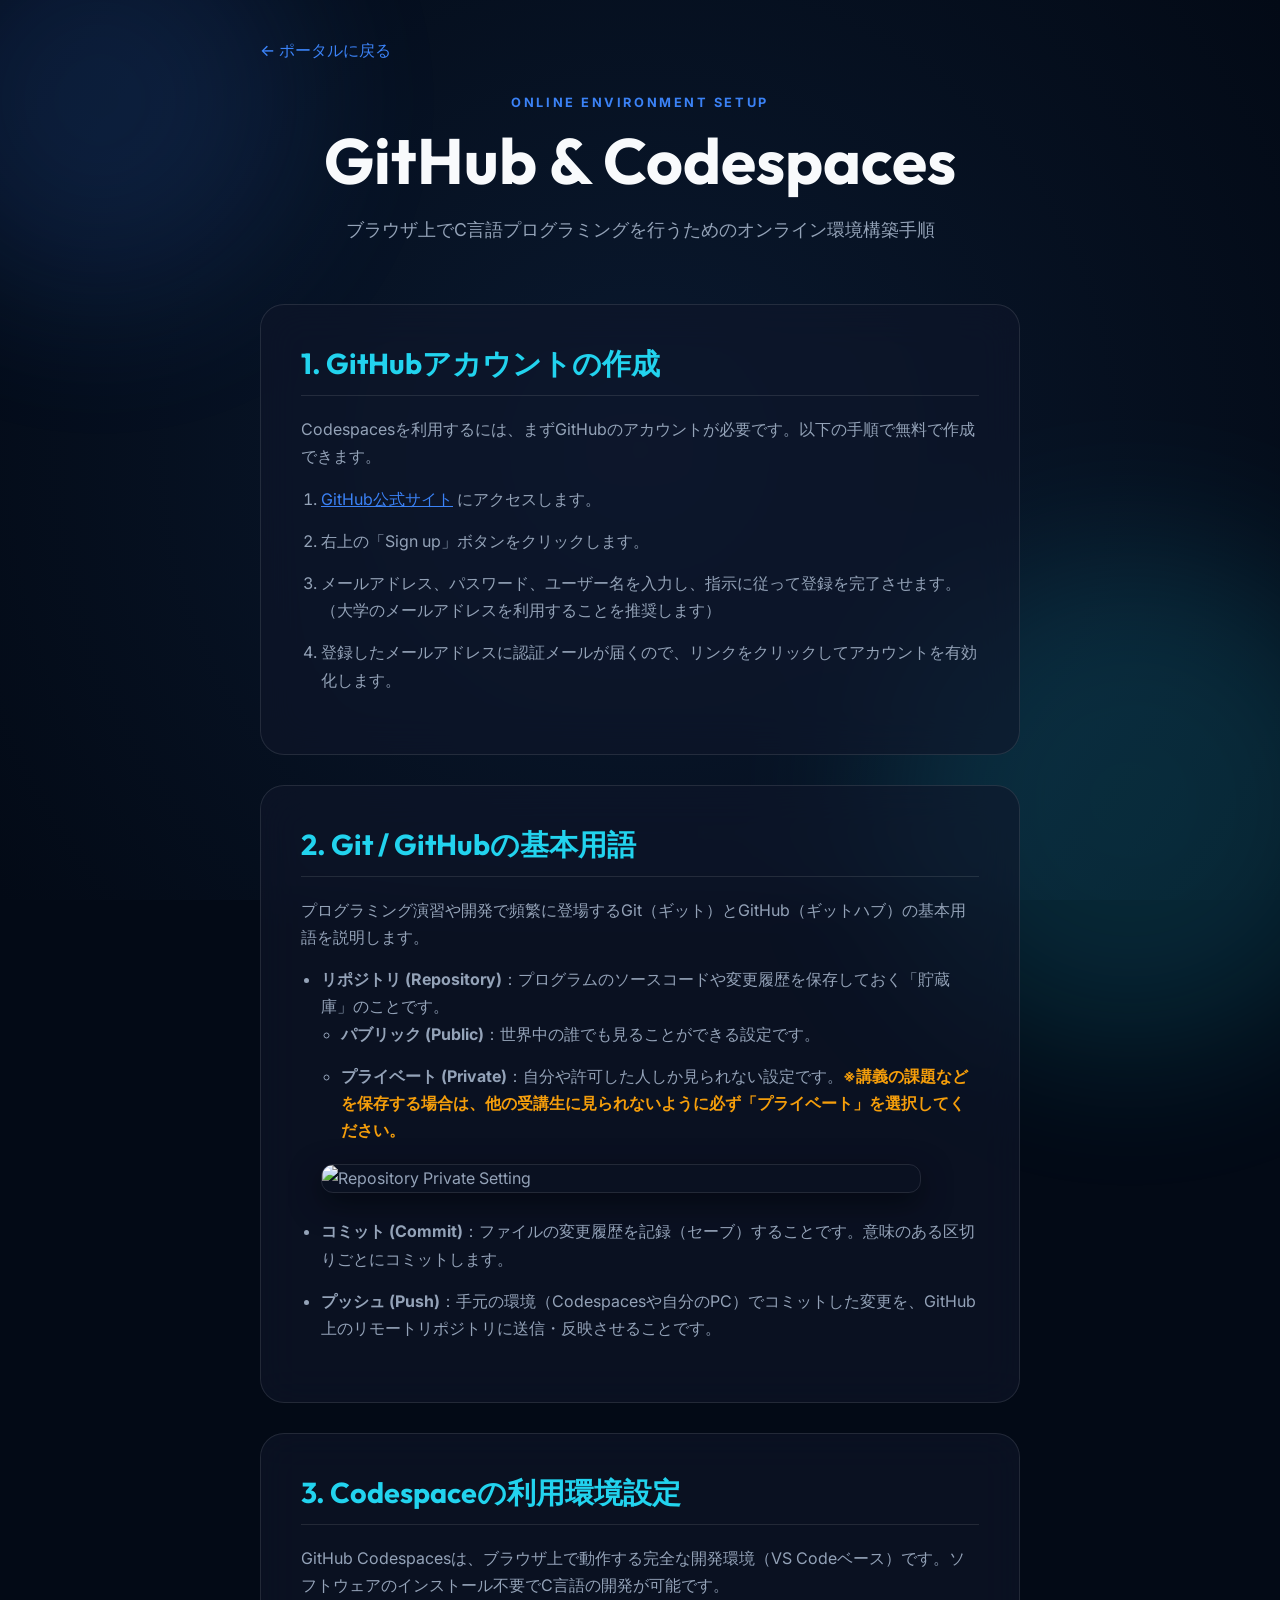
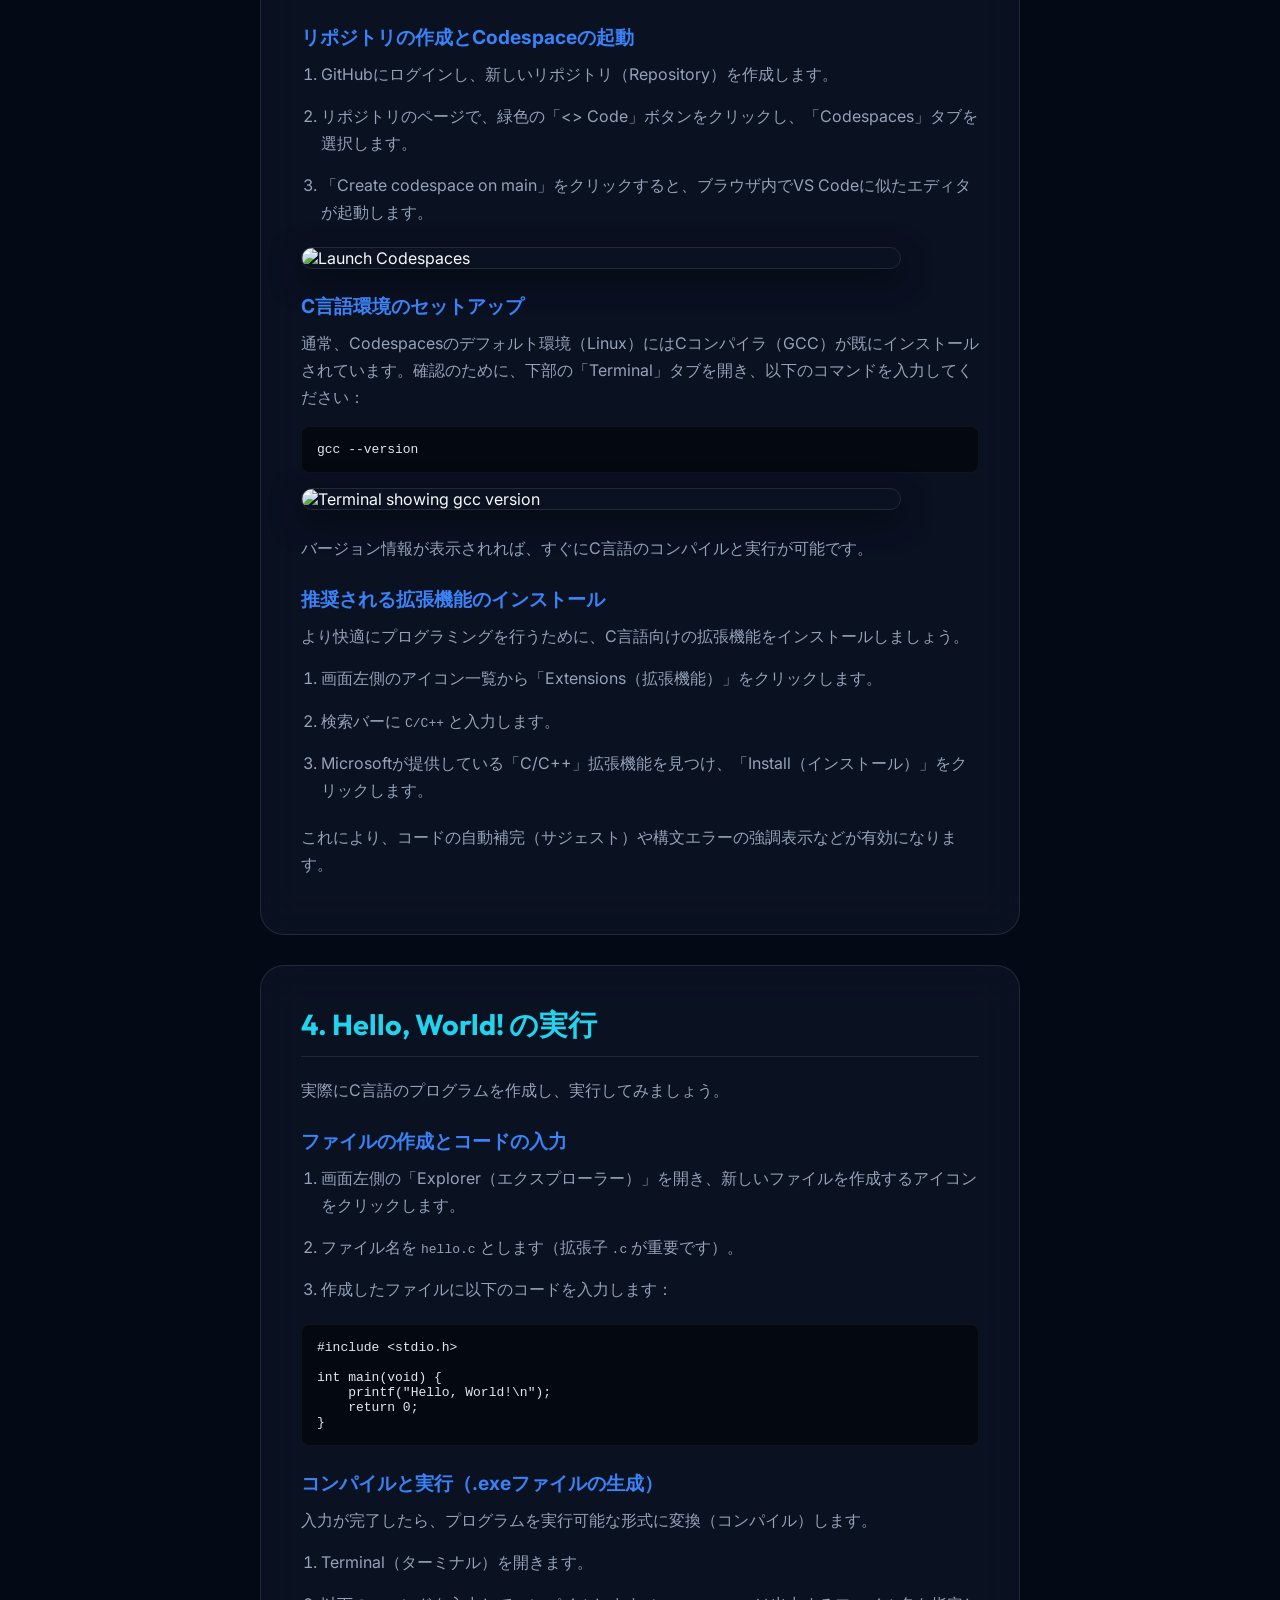
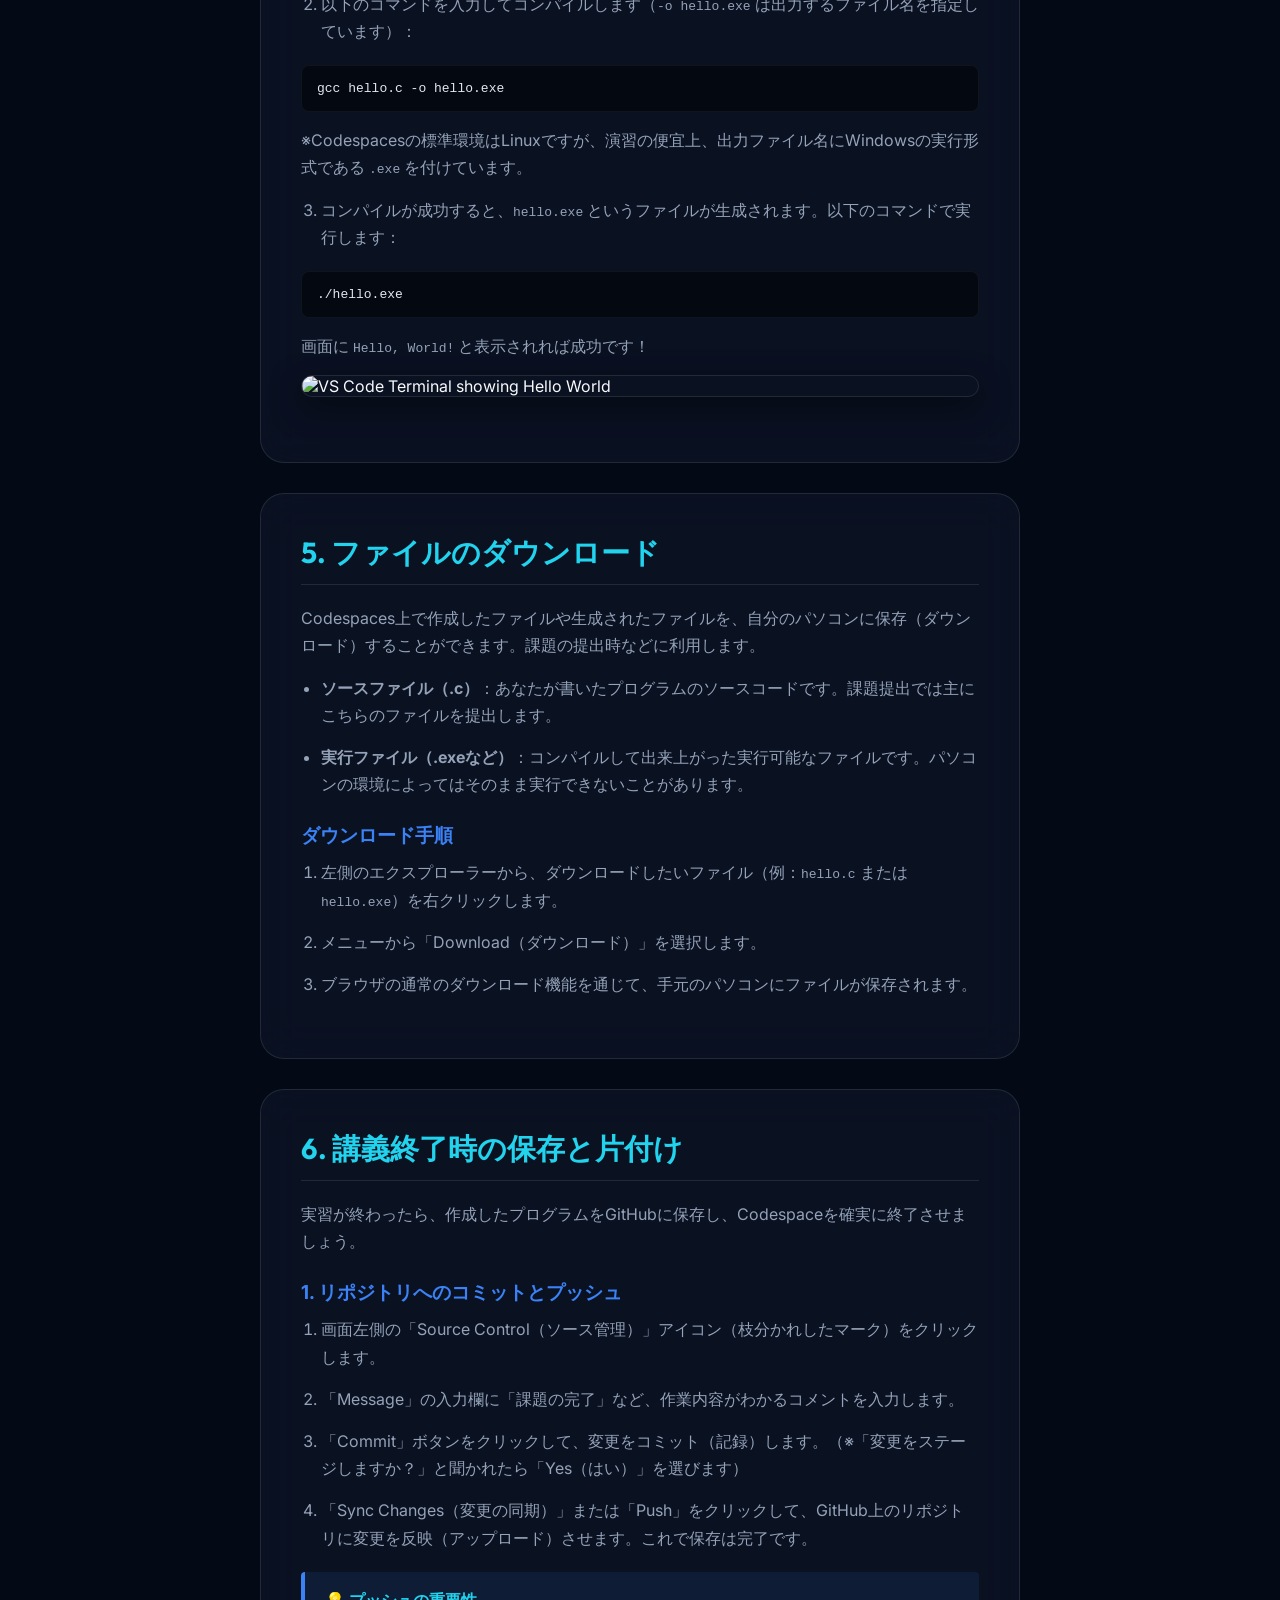
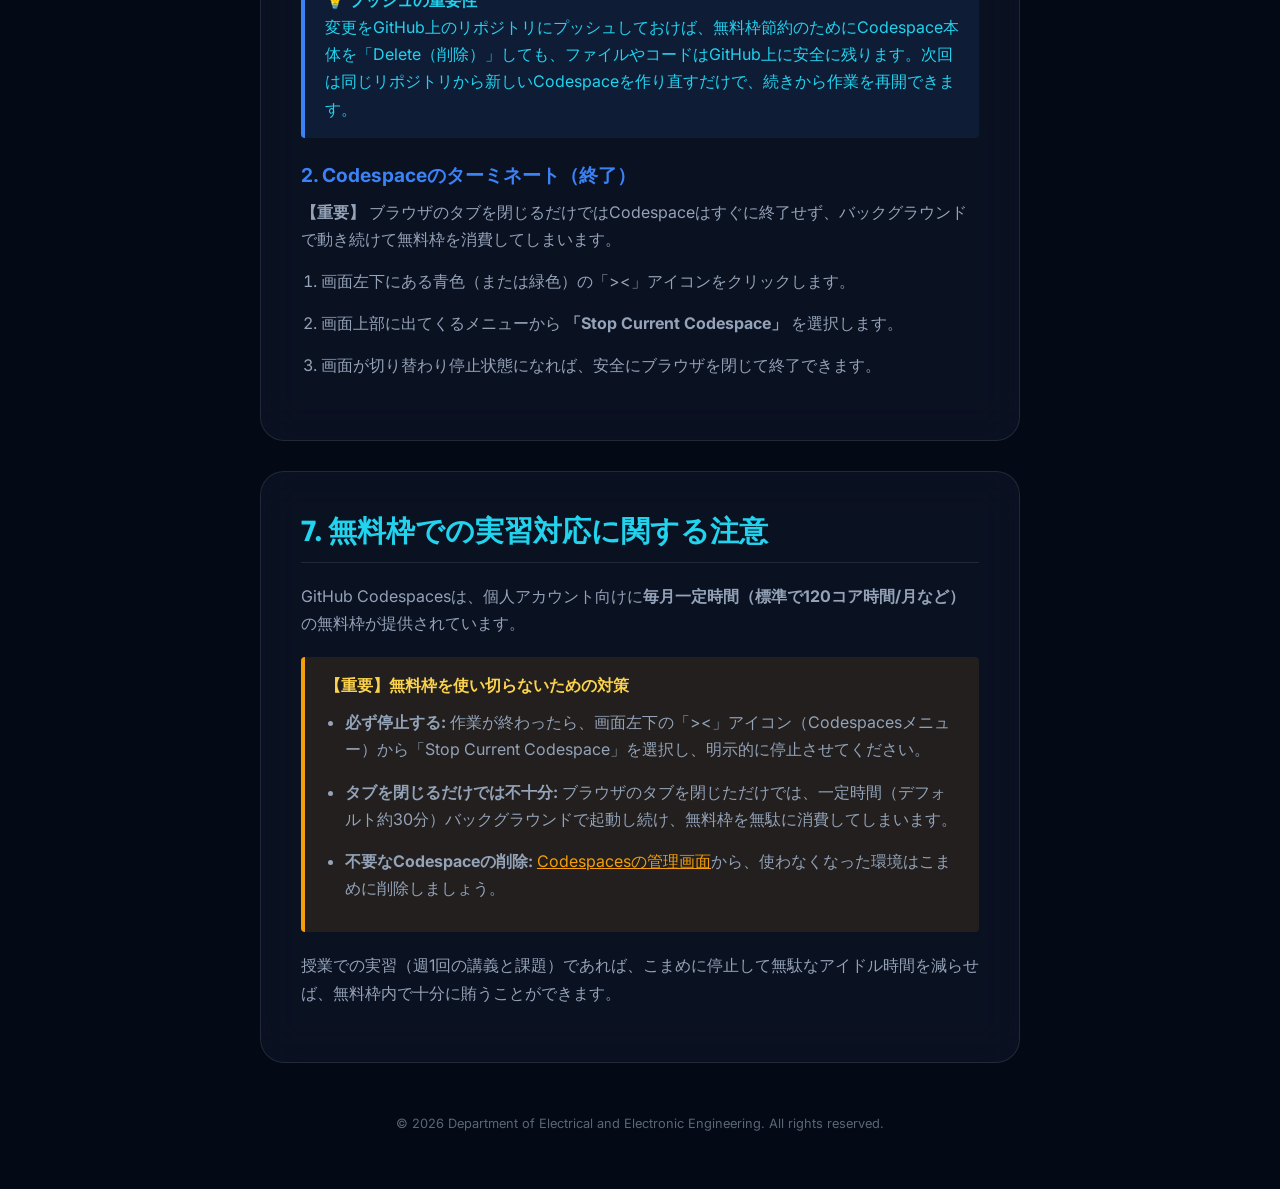
==== codespace/index.html @ a3cf430b "feat(portal): add GitHub & Codespaces setup guide to codespace module - Add comprehensive index.html" ====
<!DOCTYPE html>
<html lang="ja">
<head>
    <meta charset="UTF-8">
    <meta name="viewport" content="width=device-width, initial-scale=1.0">
    <title>GitHub & Codespaces Setup</title>
    <link rel="stylesheet" href="../styles.css">
    <link rel="preconnect" href="https://fonts.googleapis.com">
    <link rel="preconnect" href="https://fonts.gstatic.com" crossorigin>
    <link href="https://fonts.googleapis.com/css2?family=Inter:wght@300;500;700&family=Outfit:wght@400;700&display=swap" rel="stylesheet">
    <style>
        .content-shell {
            max-width: 800px;
            margin: 0 auto;
            text-align: left;
            padding: 40px 20px;
        }
        .content-card {
            background: var(--card-bg);
            border: 1px solid var(--card-border);
            border-radius: 24px;
            padding: 40px;
            backdrop-filter: blur(20px);
            margin-bottom: 30px;
        }
        h2 {
            color: var(--accent-cyan);
            margin-bottom: 20px;
            font-family: 'Outfit', sans-serif;
            font-size: 1.8rem;
            border-bottom: 1px solid rgba(255,255,255,0.1);
            padding-bottom: 10px;
        }
        h3 {
            color: var(--accent-blue);
            margin-top: 25px;
            margin-bottom: 10px;
            font-size: 1.2rem;
        }
        p, li {
            color: var(--text-muted);
            line-height: 1.7;
            margin-bottom: 15px;
        }
        ul, ol {
            margin-left: 20px;
            margin-bottom: 20px;
        }
        .warning-box {
            background: rgba(245, 158, 11, 0.1);
            border-left: 4px solid var(--accent-gold);
            padding: 15px 20px;
            border-radius: 4px;
            margin: 20px 0;
        }
        .warning-box p {
            margin: 0;
            color: #fcd34d;
        }
        .back-link {
            display: inline-block;
            margin-bottom: 30px;
            color: var(--accent-blue);
            text-decoration: none;
            font-weight: 500;
            transition: color 0.3s;
        }
        .back-link:hover {
            color: var(--accent-cyan);
        }
        .code-snippet {
            background: rgba(0,0,0,0.5);
            padding: 15px;
            border-radius: 8px;
            font-family: monospace;
            color: #e2e8f0;
            margin-bottom: 15px;
            border: 1px solid rgba(255,255,255,0.05);
            white-space: pre-wrap;
        }
        .img-mockup {
            max-width: 100%;
            height: auto;
            border-radius: 12px;
            margin: 15px 0 25px 0;
            border: 1px solid rgba(255, 255, 255, 0.1);
            box-shadow: 0 10px 30px rgba(0, 0, 0, 0.5);
            display: block;
        }
    </style>
</head>
<body>
    <div class="background-container">
        <div class="glow-orb orb-1"></div>
        <div class="glow-orb orb-2"></div>
    </div>

    <main class="content-shell">
        <a href="../index.html" class="back-link">&larr; ポータルに戻る</a>
        
        <section class="hero-section" style="text-align: center;">
            <p class="eyebrow">ONLINE ENVIRONMENT SETUP</p>
            <h1 class="main-title">GitHub & Codespaces</h1>
            <p class="hero-desc">ブラウザ上でC言語プログラミングを行うためのオンライン環境構築手順</p>
        </section>

        <div class="content-card">
            <h2>1. GitHubアカウントの作成</h2>
            <p>Codespacesを利用するには、まずGitHubのアカウントが必要です。以下の手順で無料で作成できます。</p>
            <ol>
                <li><a href="https://github.com/" target="_blank" style="color: var(--accent-blue);">GitHub公式サイト</a> にアクセスします。</li>
                <li>右上の「Sign up」ボタンをクリックします。</li>
                <li>メールアドレス、パスワード、ユーザー名を入力し、指示に従って登録を完了させます。（大学のメールアドレスを利用することを推奨します）</li>
                <li>登録したメールアドレスに認証メールが届くので、リンクをクリックしてアカウントを有効化します。</li>
            </ol>
        </div>

        <div class="content-card">
            <h2>2. Git / GitHubの基本用語</h2>
            <p>プログラミング演習や開発で頻繁に登場するGit（ギット）とGitHub（ギットハブ）の基本用語を説明します。</p>
            <ul>
                <li><strong>リポジトリ (Repository)</strong>：プログラムのソースコードや変更履歴を保存しておく「貯蔵庫」のことです。
                    <ul>
                        <li><strong>パブリック (Public)</strong>：世界中の誰でも見ることができる設定です。</li>
                        <li><strong>プライベート (Private)</strong>：自分や許可した人しか見られない設定です。<span style="color: var(--accent-gold); font-weight: bold;">※講義の課題などを保存する場合は、他の受講生に見られないように必ず「プライベート」を選択してください。</span></li>
                    </ul>
                    <img src="file:///Users/tanaka/.gemini/antigravity-ide/brain/6326c14a-9b81-46d4-97a5-6801de4e68de/repo_private_setting_1780708355047.png" alt="Repository Private Setting" class="img-mockup" style="max-width: 600px;">
                </li>
                <li><strong>コミット (Commit)</strong>：ファイルの変更履歴を記録（セーブ）することです。意味のある区切りごとにコミットします。</li>
                <li><strong>プッシュ (Push)</strong>：手元の環境（Codespacesや自分のPC）でコミットした変更を、GitHub上のリモートリポジトリに送信・反映させることです。</li>
            </ul>
        </div>

        <div class="content-card">
            <h2>3. Codespaceの利用環境設定</h2>
            <p>GitHub Codespacesは、ブラウザ上で動作する完全な開発環境（VS Codeベース）です。ソフトウェアのインストール不要でC言語の開発が可能です。</p>
            <h3>リポジトリの作成とCodespaceの起動</h3>
            <ol>
                <li>GitHubにログインし、新しいリポジトリ（Repository）を作成します。</li>
                <li>リポジトリのページで、緑色の「<> Code」ボタンをクリックし、「Codespaces」タブを選択します。</li>
                <li>「Create codespace on main」をクリックすると、ブラウザ内でVS Codeに似たエディタが起動します。</li>
            </ol>
            <img src="file:///Users/tanaka/.gemini/antigravity-ide/brain/6326c14a-9b81-46d4-97a5-6801de4e68de/launch_codespace_1780708366928.png" alt="Launch Codespaces" class="img-mockup" style="max-width: 600px;">
            
            <h3>C言語環境のセットアップ</h3>
            <p>通常、Codespacesのデフォルト環境（Linux）にはCコンパイラ（GCC）が既にインストールされています。確認のために、下部の「Terminal」タブを開き、以下のコマンドを入力してください：</p>
            <div class="code-snippet">gcc --version</div>
            <img src="file:///Users/tanaka/.gemini/antigravity-ide/brain/6326c14a-9b81-46d4-97a5-6801de4e68de/gcc_version_terminal_1780709574379.png" alt="Terminal showing gcc version" class="img-mockup" style="max-width: 600px;">
            <p>バージョン情報が表示されれば、すぐにC言語のコンパイルと実行が可能です。</p>
            
            <h3>推奨される拡張機能のインストール</h3>
            <p>より快適にプログラミングを行うために、C言語向けの拡張機能をインストールしましょう。</p>
            <ol>
                <li>画面左側のアイコン一覧から「Extensions（拡張機能）」をクリックします。</li>
                <li>検索バーに <code>C/C++</code> と入力します。</li>
                <li>Microsoftが提供している「C/C++」拡張機能を見つけ、「Install（インストール）」をクリックします。</li>
            </ol>
            <p>これにより、コードの自動補完（サジェスト）や構文エラーの強調表示などが有効になります。</p>
        </div>

        <div class="content-card">
            <h2>4. Hello, World! の実行</h2>
            <p>実際にC言語のプログラムを作成し、実行してみましょう。</p>
            
            <h3>ファイルの作成とコードの入力</h3>
            <ol>
                <li>画面左側の「Explorer（エクスプローラー）」を開き、新しいファイルを作成するアイコンをクリックします。</li>
                <li>ファイル名を <code>hello.c</code> とします（拡張子 <code>.c</code> が重要です）。</li>
                <li>作成したファイルに以下のコードを入力します：</li>
            </ol>
<div class="code-snippet">#include &lt;stdio.h&gt;

int main(void) {
    printf("Hello, World!\n");
    return 0;
}</div>
            
            <h3>コンパイルと実行（.exeファイルの生成）</h3>
            <p>入力が完了したら、プログラムを実行可能な形式に変換（コンパイル）します。</p>
            <ol>
                <li>Terminal（ターミナル）を開きます。</li>
                <li>以下のコマンドを入力してコンパイルします（<code>-o hello.exe</code> は出力するファイル名を指定しています）：</li>
            </ol>
            <div class="code-snippet">gcc hello.c -o hello.exe</div>
            <p>※Codespacesの標準環境はLinuxですが、演習の便宜上、出力ファイル名にWindowsの実行形式である <code>.exe</code> を付けています。</p>
            <ol start="3">
                <li>コンパイルが成功すると、<code>hello.exe</code> というファイルが生成されます。以下のコマンドで実行します：</li>
            </ol>
            <div class="code-snippet">./hello.exe</div>
            <p>画面に <code>Hello, World!</code> と表示されれば成功です！</p>
            <img src="file:///Users/tanaka/.gemini/antigravity-ide/brain/6326c14a-9b81-46d4-97a5-6801de4e68de/vscode_terminal_1780708379238.png" alt="VS Code Terminal showing Hello World" class="img-mockup">
        </div>

        <div class="content-card">
            <h2>5. ファイルのダウンロード</h2>
            <p>Codespaces上で作成したファイルや生成されたファイルを、自分のパソコンに保存（ダウンロード）することができます。課題の提出時などに利用します。</p>
            <ul>
                <li><strong>ソースファイル（.c）</strong>：あなたが書いたプログラムのソースコードです。課題提出では主にこちらのファイルを提出します。</li>
                <li><strong>実行ファイル（.exeなど）</strong>：コンパイルして出来上がった実行可能なファイルです。パソコンの環境によってはそのまま実行できないことがあります。</li>
            </ul>
            <h3>ダウンロード手順</h3>
            <ol>
                <li>左側のエクスプローラーから、ダウンロードしたいファイル（例：<code>hello.c</code> または <code>hello.exe</code>）を右クリックします。</li>
                <li>メニューから「Download（ダウンロード）」を選択します。</li>
                <li>ブラウザの通常のダウンロード機能を通じて、手元のパソコンにファイルが保存されます。</li>
            </ol>
        </div>

        <div class="content-card">
            <h2>6. 講義終了時の保存と片付け</h2>
            <p>実習が終わったら、作成したプログラムをGitHubに保存し、Codespaceを確実に終了させましょう。</p>
            
            <h3>1. リポジトリへのコミットとプッシュ</h3>
            <ol>
                <li>画面左側の「Source Control（ソース管理）」アイコン（枝分かれしたマーク）をクリックします。</li>
                <li>「Message」の入力欄に「課題の完了」など、作業内容がわかるコメントを入力します。</li>
                <li>「Commit」ボタンをクリックして、変更をコミット（記録）します。（※「変更をステージしますか？」と聞かれたら「Yes（はい）」を選びます）</li>
                <li>「Sync Changes（変更の同期）」または「Push」をクリックして、GitHub上のリポジトリに変更を反映（アップロード）させます。これで保存は完了です。</li>
            </ol>
            <div class="warning-box" style="background: rgba(59, 130, 246, 0.1); border-left-color: var(--accent-blue);">
                <p style="color: var(--accent-cyan);"><strong>💡 プッシュの重要性</strong><br>
                変更をGitHub上のリポジトリにプッシュしておけば、無料枠節約のためにCodespace本体を「Delete（削除）」しても、ファイルやコードはGitHub上に安全に残ります。次回は同じリポジトリから新しいCodespaceを作り直すだけで、続きから作業を再開できます。</p>
            </div>
            
            <h3>2. Codespaceのターミネート（終了）</h3>
            <p><strong>【重要】</strong> ブラウザのタブを閉じるだけではCodespaceはすぐに終了せず、バックグラウンドで動き続けて無料枠を消費してしまいます。</p>
            <ol>
                <li>画面左下にある青色（または緑色）の「&gt;&lt;」アイコンをクリックします。</li>
                <li>画面上部に出てくるメニューから <strong>「Stop Current Codespace」</strong> を選択します。</li>
                <li>画面が切り替わり停止状態になれば、安全にブラウザを閉じて終了できます。</li>
            </ol>
        </div>

        <div class="content-card">
            <h2>7. 無料枠での実習対応に関する注意</h2>
            <p>GitHub Codespacesは、個人アカウント向けに<strong>毎月一定時間（標準で120コア時間/月など）</strong>の無料枠が提供されています。</p>
            <div class="warning-box">
                <p><strong>【重要】無料枠を使い切らないための対策</strong></p>
                <ul style="margin-top: 10px; margin-bottom: 0;">
                    <li><strong>必ず停止する:</strong> 作業が終わったら、画面左下の「&gt;&lt;」アイコン（Codespacesメニュー）から「Stop Current Codespace」を選択し、明示的に停止させてください。</li>
                    <li><strong>タブを閉じるだけでは不十分:</strong> ブラウザのタブを閉じただけでは、一定時間（デフォルト約30分）バックグラウンドで起動し続け、無料枠を無駄に消費してしまいます。</li>
                    <li><strong>不要なCodespaceの削除:</strong> <a href="https://github.com/codespaces" target="_blank" style="color: var(--accent-gold);">Codespacesの管理画面</a>から、使わなくなった環境はこまめに削除しましょう。</li>
                </ul>
            </div>
            <p>授業での実習（週1回の講義と課題）であれば、こまめに停止して無駄なアイドル時間を減らせば、無料枠内で十分に賄うことができます。</p>
        </div>
        
        <footer class="portal-footer" style="text-align: center; margin-top: 50px;">
            <p>&copy; 2026 Department of Electrical and Electronic Engineering. All rights reserved.</p>
        </footer>
    </main>
</body>
</html>
---- styles.css ----
:root {
    --bg-deep: #030a16;
    --bg-dark: #051121;
    --accent-blue: #3b82f6;
    --accent-cyan: #22d3ee;
    --accent-gold: #f59e0b;
    --text-primary: #f8fafc;
    --text-muted: #94a3b8;
    --card-bg: rgba(15, 23, 42, 0.6);
    --card-border: rgba(255, 255, 255, 0.1);
}

* {
    margin: 0;
    padding: 0;
    box-sizing: border-box;
}

body {
    font-family: 'Inter', sans-serif;
    background-color: var(--bg-deep);
    color: var(--text-primary);
    min-height: 100vh;
    overflow-x: hidden;
    display: flex;
    align-items: center;
    justify-content: center;
}

/* Background Effects */
.background-container {
    position: fixed;
    top: 0;
    left: 0;
    width: 100%;
    height: 100%;
    z-index: -1;
    background: radial-gradient(circle at 50% 50%, #0a192f 0%, #030a16 100%);
}

.glow-orb {
    position: absolute;
    border-radius: 50%;
    filter: blur(80px);
    opacity: 0.15;
    pointer-events: none;
}

.orb-1 {
    width: 400px;
    height: 400px;
    background: var(--accent-blue);
    top: -100px;
    left: -100px;
    animation: float 20s infinite alternate;
}

.orb-2 {
    width: 500px;
    height: 500px;
    background: var(--accent-cyan);
    bottom: -150px;
    right: -100px;
    animation: float 25s infinite alternate-reverse;
}

@keyframes float {
    from { transform: translate(0, 0); }
    to { transform: translate(50px, 100px); }
}

/* Shell Layout */
.portal-shell {
    width: 100%;
    max-width: 1100px;
    padding: 40px 20px;
    text-align: center;
}

.hero-section {
    margin-bottom: 60px;
}

.eyebrow {
    color: var(--accent-blue);
    font-weight: 700;
    letter-spacing: 0.2em;
    font-size: 0.8rem;
    margin-bottom: 12px;
}

.main-title {
    font-family: 'Outfit', sans-serif;
    font-size: clamp(2.5rem, 6vw, 4rem);
    line-height: 1.1;
    margin-bottom: 20px;
}

.sub-title {
    display: block;
    font-weight: 300;
    background: linear-gradient(90deg, var(--accent-blue), var(--accent-cyan));
    -webkit-background-clip: text;
    -webkit-text-fill-color: transparent;
}

.hero-desc {
    color: var(--text-muted);
    font-size: 1.1rem;
    max-width: 600px;
    margin: 0 auto;
    line-height: 1.6;
}

/* Entry Grid */
.entry-grid {
    display: grid;
    grid-template-columns: 1fr 1fr;
    gap: 30px;
    margin-bottom: 60px;
}

.portal-card {
    text-decoration: none;
    color: inherit;
    background: var(--card-bg);
    border: 1px solid var(--card-border);
    border-radius: 24px;
    padding: 40px;
    backdrop-filter: blur(20px);
    transition: all 0.4s cubic-bezier(0.23, 1, 0.32, 1);
    text-align: left;
    display: flex;
    flex-direction: column;
    gap: 20px;
    position: relative;
    overflow: hidden;
}

.portal-card::before {
    content: "";
    position: absolute;
    top: 0;
    left: 0;
    width: 100%;
    height: 100%;
    background: linear-gradient(135deg, rgba(255,255,255,0.05) 0%, transparent 100%);
    pointer-events: none;
}

.portal-card:hover {
    transform: translateY(-10px);
    background: rgba(15, 23, 42, 0.8);
    border-color: rgba(59, 130, 246, 0.4);
    box-shadow: 0 30px 60px rgba(0, 4, 12, 0.5);
}

.card-icon {
    width: 64px;
    height: 64px;
    background: rgba(59, 130, 246, 0.1);
    border-radius: 16px;
    display: flex;
    align-items: center;
    justify-content: center;
    color: var(--accent-blue);
    transition: transform 0.3s ease;
}

.portal-card:hover .card-icon {
    transform: scale(1.1) rotate(5deg);
    background: var(--accent-blue);
    color: white;
}

.card-content h2 {
    font-family: 'Outfit', sans-serif;
    font-size: 1.8rem;
    margin-bottom: 12px;
}

.card-content p {
    color: var(--text-muted);
    line-height: 1.6;
    font-size: 0.95rem;
    margin-bottom: 24px;
}

.action-label {
    display: inline-block;
    font-weight: 700;
    color: var(--accent-blue);
    font-size: 0.9rem;
    transition: gap 0.3s ease;
}

.portal-card:hover .action-label {
    color: var(--accent-cyan);
    text-decoration: underline;
}

/* Footer */
.portal-footer {
    color: var(--text-muted);
    font-size: 0.8rem;
    opacity: 0.6;
}

/* Specific Card Accents */
.lecture-card:hover {
    border-color: rgba(34, 211, 238, 0.4);
}

.game-card:hover {
    border-color: rgba(245, 158, 11, 0.4);
}
.game-card:hover .card-icon {
    background: var(--accent-gold);
    color: white;
}
.game-card:hover .action-label {
    color: var(--accent-gold);
}

.secret-card:hover {
    border-color: rgba(245, 158, 11, 0.6);
    box-shadow: 0 30px 60px rgba(245, 158, 11, 0.15);
}
.secret-card .card-icon {
    background: rgba(245, 158, 11, 0.1);
    color: var(--accent-gold);
}
.secret-card:hover .card-icon {
    background: var(--accent-gold);
    color: white;
}
.secret-card:hover .action-label {
    color: var(--accent-gold);
}

.review-card:hover {
    border-color: rgba(139, 92, 246, 0.4);
    box-shadow: 0 30px 60px rgba(139, 92, 246, 0.15);
}
.review-card .card-icon {
    background: rgba(139, 92, 246, 0.1);
    color: #a78bfa;
}
.review-card:hover .card-icon {
    background: #8b5cf6;
    color: white;
}
.review-card:hover .action-label {
    color: #a78bfa;
}

.emulator-card:hover {
    border-color: rgba(31, 107, 82, 0.4);
    box-shadow: 0 30px 60px rgba(31, 107, 82, 0.15);
}
.emulator-card .card-icon {
    background: rgba(31, 107, 82, 0.1);
    color: #1f6b52;
}
.emulator-card:hover .card-icon {
    background: #1f6b52;
    color: white;
}
.emulator-card:hover .action-label {
    color: #34d399;
}

/* Responsive Adjustments */
@media (max-width: 768px) {
    .entry-grid {
        grid-template-columns: 1fr;
    }
    .portal-card {
        padding: 30px;
    }
}
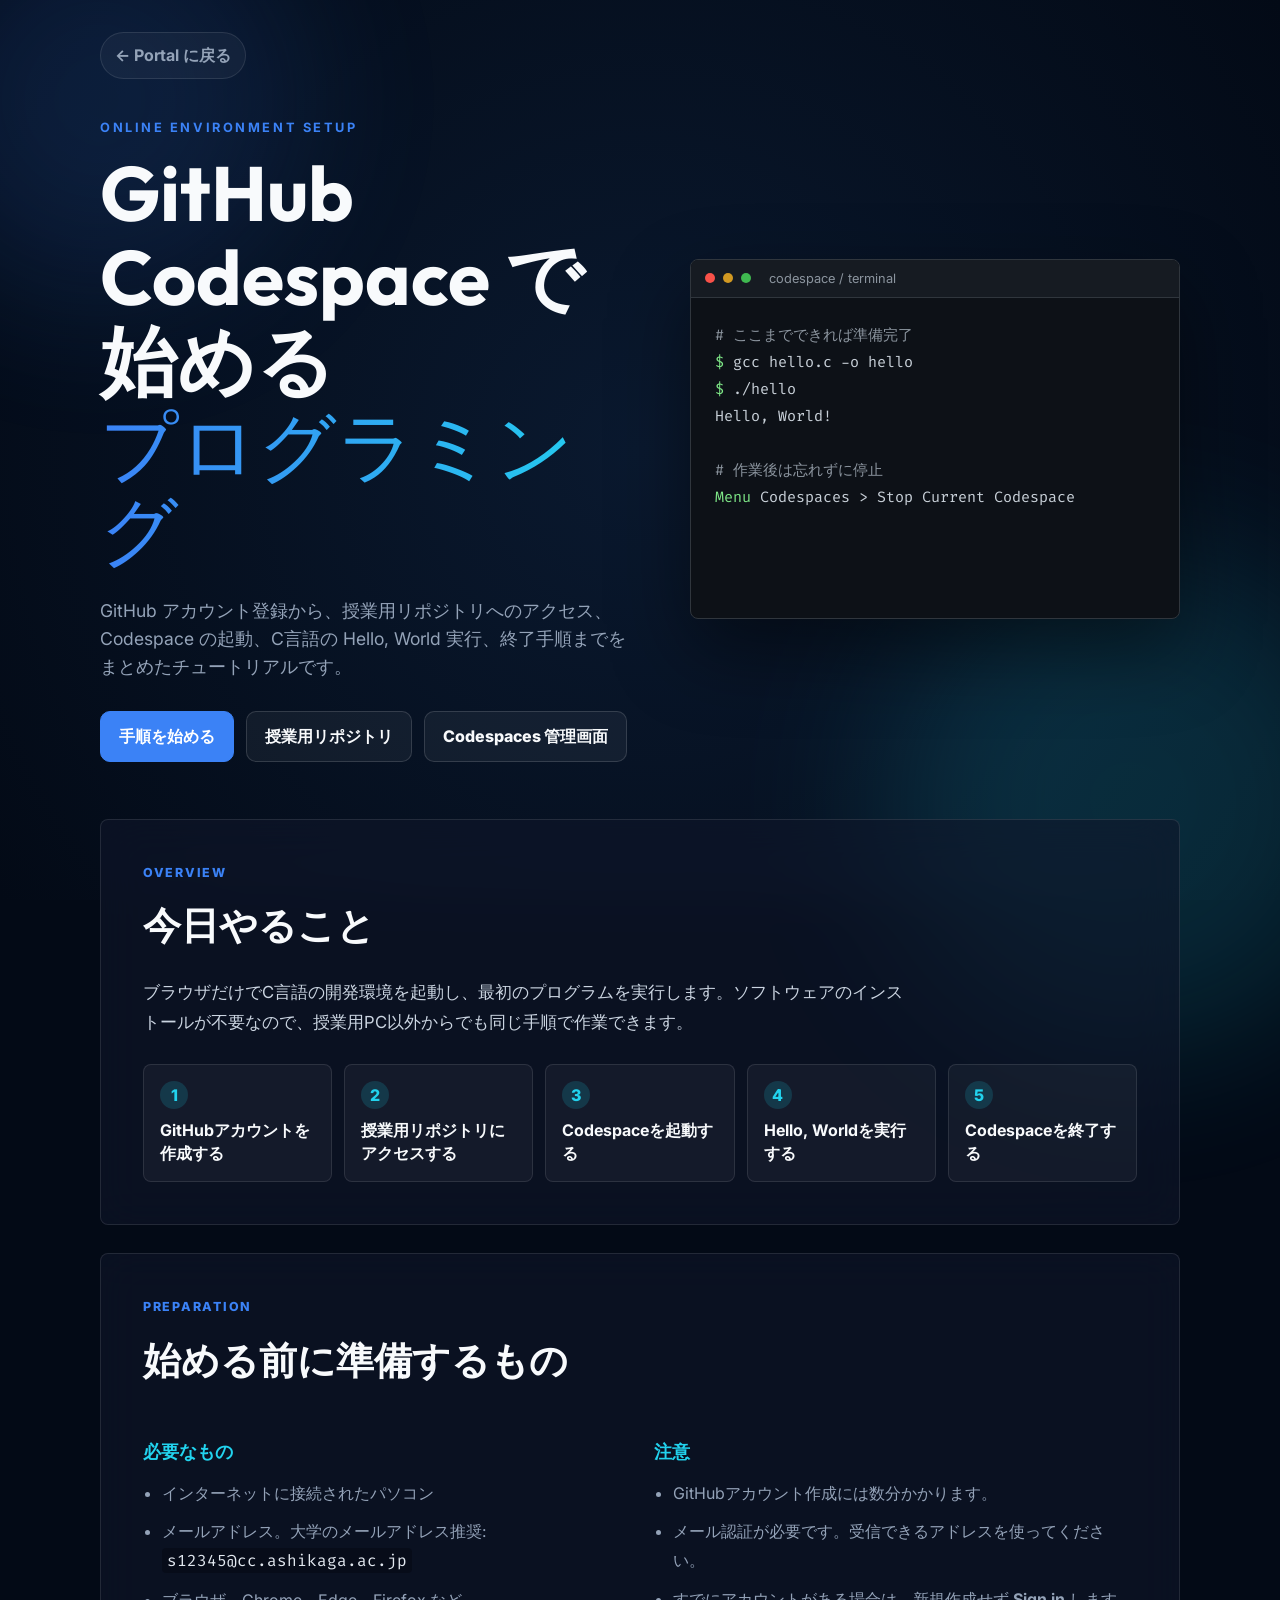
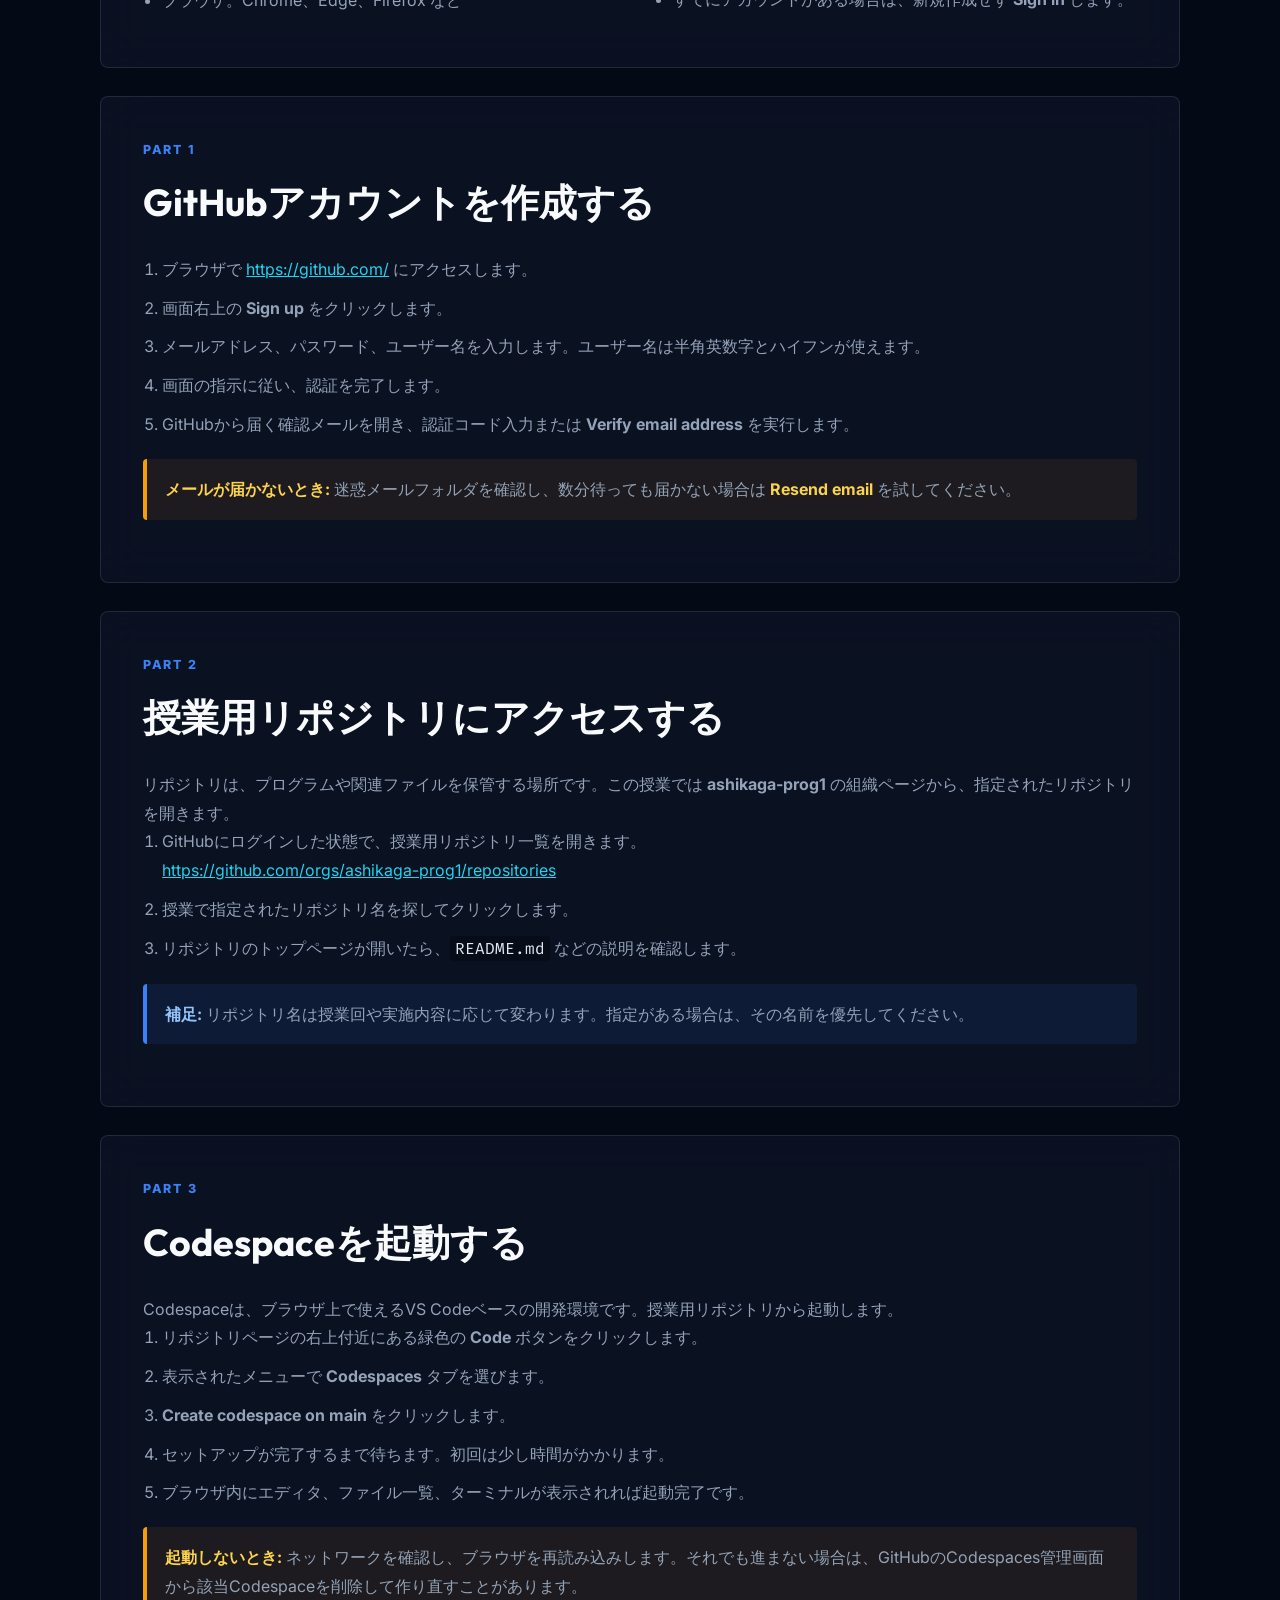
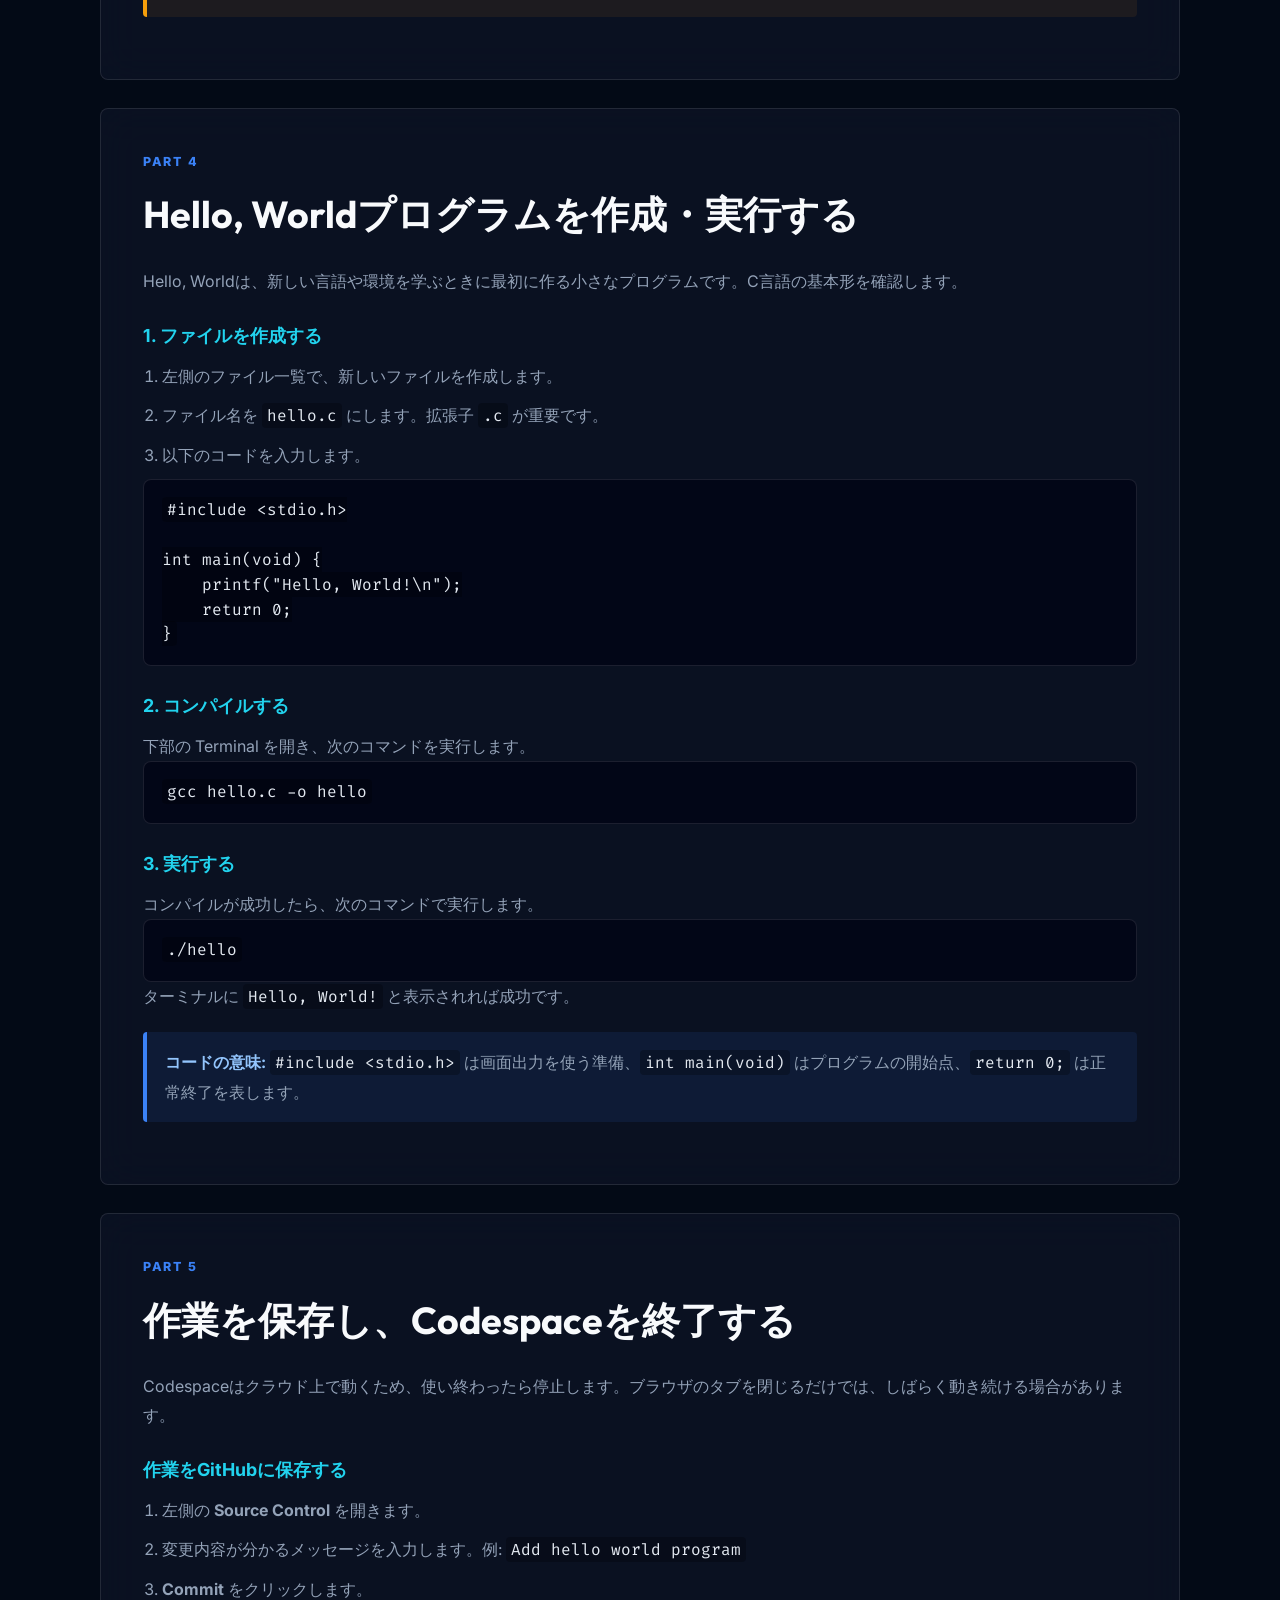
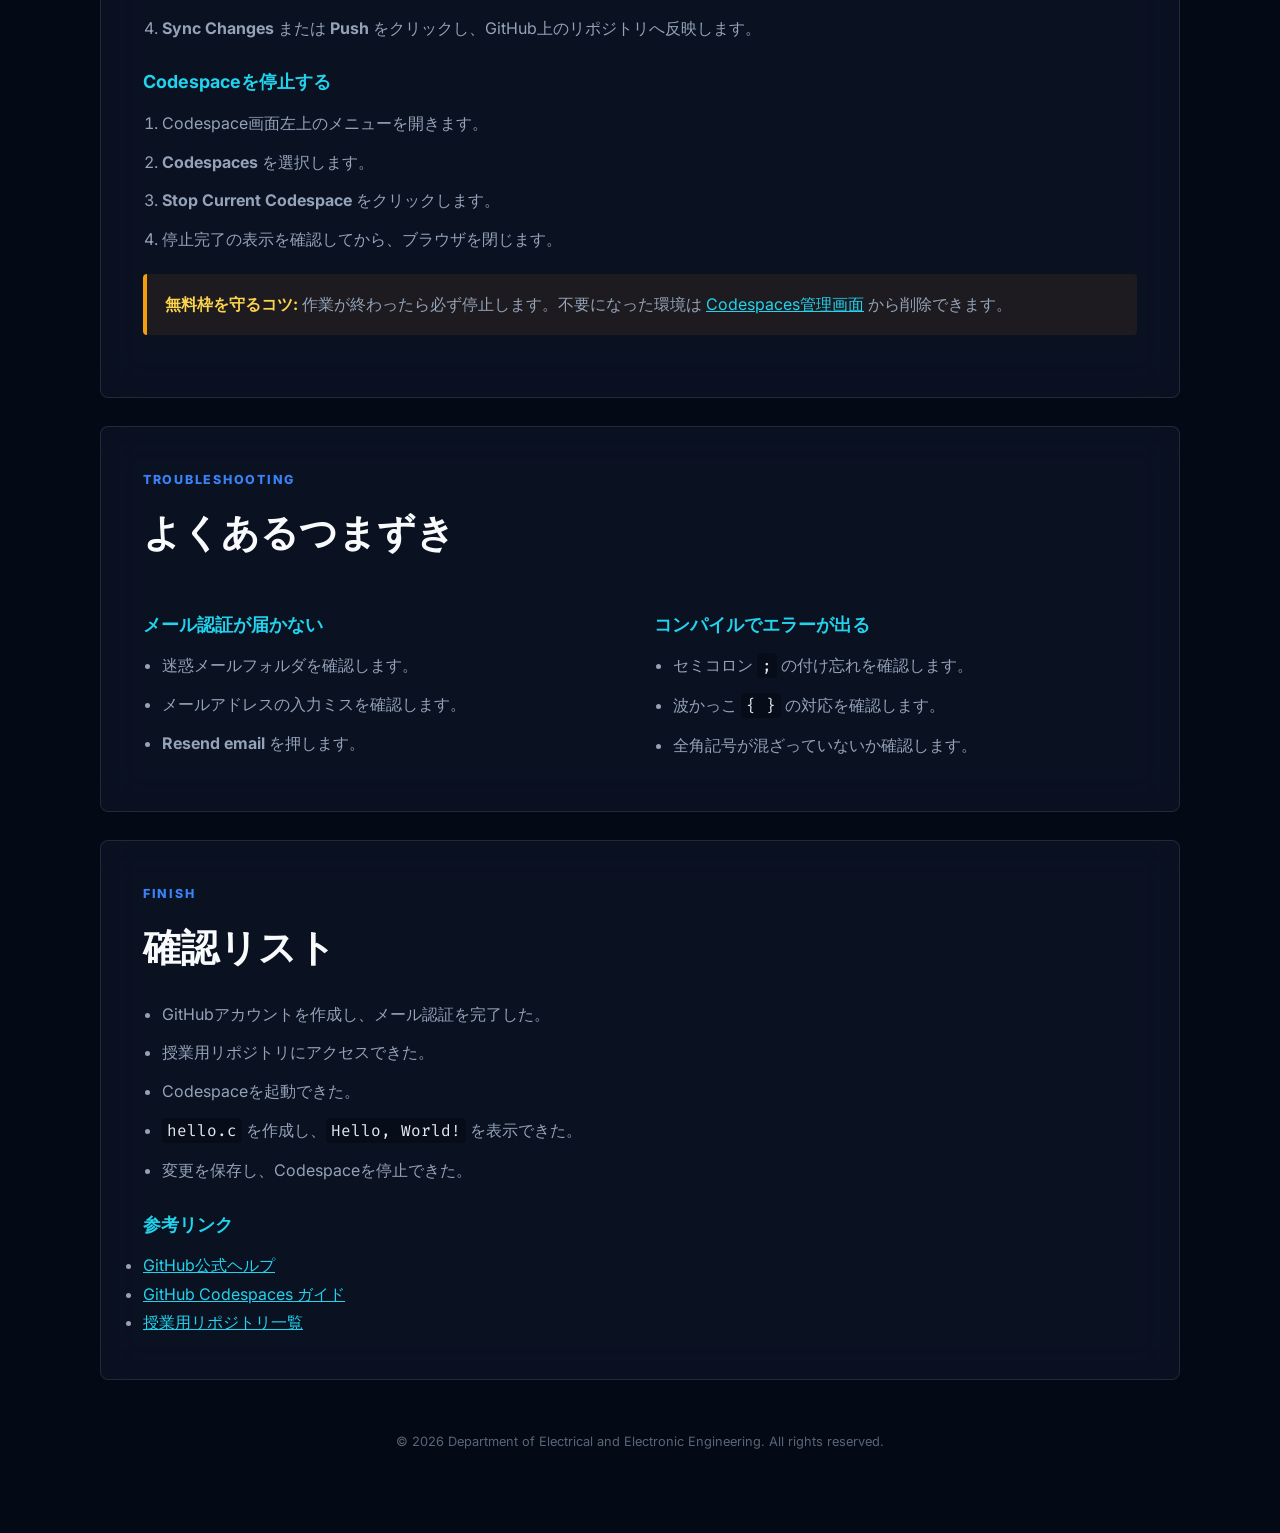
==== commit 3af07ffd: "Add GitHub Codespaces tutorial" ====
--- a/codespace/index.html
+++ b/codespace/index.html
@@ -1,253 +1,143 @@
-<!DOCTYPE html>
+﻿<!DOCTYPE html>
 <html lang="ja">
 <head>
     <meta charset="UTF-8">
     <meta name="viewport" content="width=device-width, initial-scale=1.0">
-    <title>GitHub & Codespaces Setup</title>
+    <title>GitHub Codespaces チュートリアル - Programming 1</title>
     <link rel="stylesheet" href="../styles.css">
     <link rel="preconnect" href="https://fonts.googleapis.com">
     <link rel="preconnect" href="https://fonts.gstatic.com" crossorigin>
-    <link href="https://fonts.googleapis.com/css2?family=Inter:wght@300;500;700&family=Outfit:wght@400;700&display=swap" rel="stylesheet">
+    <link href="https://fonts.googleapis.com/css2?family=Inter:wght@300;500;700;800&family=Outfit:wght@400;700&family=Fira+Code:wght@400;500&display=swap" rel="stylesheet">
     <style>
-        .content-shell {
-            max-width: 800px;
-            margin: 0 auto;
-            text-align: left;
-            padding: 40px 20px;
-        }
-        .content-card {
-            background: var(--card-bg);
-            border: 1px solid var(--card-border);
-            border-radius: 24px;
-            padding: 40px;
-            backdrop-filter: blur(20px);
-            margin-bottom: 30px;
-        }
-        h2 {
-            color: var(--accent-cyan);
-            margin-bottom: 20px;
-            font-family: 'Outfit', sans-serif;
-            font-size: 1.8rem;
-            border-bottom: 1px solid rgba(255,255,255,0.1);
-            padding-bottom: 10px;
-        }
-        h3 {
-            color: var(--accent-blue);
-            margin-top: 25px;
-            margin-bottom: 10px;
-            font-size: 1.2rem;
-        }
-        p, li {
-            color: var(--text-muted);
-            line-height: 1.7;
-            margin-bottom: 15px;
-        }
-        ul, ol {
-            margin-left: 20px;
-            margin-bottom: 20px;
-        }
-        .warning-box {
-            background: rgba(245, 158, 11, 0.1);
-            border-left: 4px solid var(--accent-gold);
-            padding: 15px 20px;
-            border-radius: 4px;
-            margin: 20px 0;
-        }
-        .warning-box p {
-            margin: 0;
-            color: #fcd34d;
-        }
-        .back-link {
-            display: inline-block;
-            margin-bottom: 30px;
-            color: var(--accent-blue);
-            text-decoration: none;
-            font-weight: 500;
-            transition: color 0.3s;
-        }
-        .back-link:hover {
-            color: var(--accent-cyan);
-        }
-        .code-snippet {
-            background: rgba(0,0,0,0.5);
-            padding: 15px;
-            border-radius: 8px;
-            font-family: monospace;
-            color: #e2e8f0;
-            margin-bottom: 15px;
-            border: 1px solid rgba(255,255,255,0.05);
-            white-space: pre-wrap;
-        }
-        .img-mockup {
-            max-width: 100%;
-            height: auto;
-            border-radius: 12px;
-            margin: 15px 0 25px 0;
-            border: 1px solid rgba(255, 255, 255, 0.1);
-            box-shadow: 0 10px 30px rgba(0, 0, 0, 0.5);
-            display: block;
-        }
+        body { display: block; align-items: initial; justify-content: initial; line-height: 1.8; }
+        .content-shell { width: min(1080px, calc(100% - 40px)); margin: 0 auto; padding: 32px 0 80px; }
+        .back-link { display: inline-flex; align-items: center; gap: 8px; margin-bottom: 36px; color: var(--text-muted); text-decoration: none; font-weight: 700; padding: 8px 14px; border: 1px solid var(--card-border); border-radius: 999px; background: rgba(255,255,255,0.04); }
+        .back-link:hover { color: var(--text-primary); border-color: rgba(59,130,246,0.5); }
+        .codespace-hero { min-height: 72vh; display: grid; grid-template-columns: minmax(0,1.05fr) minmax(300px,0.95fr); gap: 48px; align-items: center; margin-bottom: 56px; }
+        .hero-copy { text-align: left; }
+        .hero-copy .main-title { font-size: clamp(2.6rem, 6vw, 5.2rem); margin-bottom: 24px; }
+        .hero-copy .hero-desc { margin: 0; max-width: 680px; }
+        .hero-actions { display: flex; flex-wrap: wrap; gap: 12px; margin-top: 30px; }
+        .button-link { display: inline-flex; align-items: center; justify-content: center; min-height: 44px; padding: 10px 18px; border-radius: 10px; text-decoration: none; font-weight: 800; border: 1px solid rgba(255,255,255,0.14); color: var(--text-primary); background: rgba(255,255,255,0.05); }
+        .button-link.primary { background: var(--accent-blue); border-color: var(--accent-blue); color: white; }
+        .terminal-panel { background: #0d1117; border: 1px solid #30363d; border-radius: 8px; overflow: hidden; box-shadow: 0 32px 80px rgba(0,0,0,0.45); }
+        .terminal-bar { display: flex; align-items: center; gap: 8px; height: 38px; padding: 0 14px; background: #161b22; border-bottom: 1px solid #30363d; }
+        .dot { width: 10px; height: 10px; border-radius: 50%; background: #f85149; }
+        .dot:nth-child(2) { background: #d29922; }
+        .dot:nth-child(3) { background: #3fb950; }
+        .terminal-title { margin-left: 10px; font-size: 0.8rem; color: #8b949e; }
+        .terminal-body { padding: 24px; font-family: "Fira Code", monospace; color: #c9d1d9; font-size: 0.94rem; min-height: 320px; }
+        .terminal-body .prompt { color: #7ee787; }
+        .terminal-body .comment { color: #8b949e; }
+        .section-card { background: var(--card-bg); border: 1px solid var(--card-border); border-radius: 8px; padding: clamp(24px, 4vw, 42px); margin-bottom: 28px; backdrop-filter: blur(20px); text-align: left; }
+        .section-kicker { color: var(--accent-blue); font-weight: 800; letter-spacing: 0.14em; font-size: 0.78rem; margin-bottom: 8px; text-transform: uppercase; }
+        h2 { font-family: "Outfit", sans-serif; color: var(--text-primary); font-size: clamp(1.7rem, 4vw, 2.35rem); margin-bottom: 18px; }
+        h3 { color: var(--accent-cyan); font-size: 1.12rem; margin: 24px 0 10px; }
+        p, li { color: var(--text-muted); }
+        .lead { font-size: 1.04rem; color: #cbd5e1; max-width: 760px; }
+        .flow-grid { display: grid; grid-template-columns: repeat(5, minmax(0, 1fr)); gap: 12px; margin-top: 26px; }
+        .flow-step { min-height: 118px; padding: 16px; border-radius: 8px; background: rgba(255,255,255,0.045); border: 1px solid var(--card-border); }
+        .flow-num { width: 28px; height: 28px; display: grid; place-items: center; background: rgba(34,211,238,0.16); color: var(--accent-cyan); border-radius: 50%; font-weight: 800; margin-bottom: 10px; }
+        .flow-step strong { display: block; color: var(--text-primary); line-height: 1.45; }
+        .two-column { display: grid; grid-template-columns: minmax(0,1fr) minmax(0,1fr); gap: 28px; }
+        .check-list { padding-left: 1.2rem; }
+        .check-list li { margin-bottom: 10px; }
+        .note-box { border-left: 4px solid var(--accent-gold); background: rgba(245,158,11,0.08); padding: 16px 18px; border-radius: 4px; margin: 20px 0; }
+        .note-box strong { color: #fcd34d; }
+        .info-box { border-left-color: var(--accent-blue); background: rgba(59,130,246,0.09); }
+        .info-box strong { color: #93c5fd; }
+        code, pre { font-family: "Fira Code", monospace; }
+        code { color: #e2e8f0; background: rgba(0,0,0,0.26); padding: 2px 5px; border-radius: 4px; }
+        pre { background: #020617; border: 1px solid var(--card-border); border-radius: 8px; padding: 18px; overflow-x: auto; color: #e2e8f0; line-height: 1.55; }
+        .resource-list a, .section-card a { color: var(--accent-cyan); }
+        @media (max-width: 900px) { .codespace-hero, .two-column { grid-template-columns: 1fr; } .flow-grid { grid-template-columns: 1fr 1fr; } }
+        @media (max-width: 560px) { .content-shell { width: min(100% - 28px, 1080px); } .flow-grid { grid-template-columns: 1fr; } .terminal-body { font-size: 0.78rem; padding: 18px; } }
     </style>
 </head>
 <body>
-    <div class="background-container">
-        <div class="glow-orb orb-1"></div>
-        <div class="glow-orb orb-2"></div>
-    </div>
-
+    <div class="background-container"><div class="glow-orb orb-1"></div><div class="glow-orb orb-2"></div></div>
     <main class="content-shell">
-        <a href="../index.html" class="back-link">&larr; ポータルに戻る</a>
-        
-        <section class="hero-section" style="text-align: center;">
-            <p class="eyebrow">ONLINE ENVIRONMENT SETUP</p>
-            <h1 class="main-title">GitHub & Codespaces</h1>
-            <p class="hero-desc">ブラウザ上でC言語プログラミングを行うためのオンライン環境構築手順</p>
+        <a href="../index.html" class="back-link">&larr; Portal に戻る</a>
+        <section class="codespace-hero">
+            <div class="hero-copy">
+                <p class="eyebrow">ONLINE ENVIRONMENT SETUP</p>
+                <h1 class="main-title">GitHub Codespace で始める<span class="sub-title">プログラミング</span></h1>
+                <p class="hero-desc">GitHub アカウント登録から、授業用リポジトリへのアクセス、Codespace の起動、C言語の Hello, World 実行、終了手順までをまとめたチュートリアルです。</p>
+                <div class="hero-actions">
+                    <a class="button-link primary" href="#start">手順を始める</a>
+                    <a class="button-link" href="https://github.com/orgs/ashikaga-prog1/repositories" target="_blank" rel="noreferrer">授業用リポジトリ</a>
+                    <a class="button-link" href="https://github.com/codespaces" target="_blank" rel="noreferrer">Codespaces 管理画面</a>
+                </div>
+            </div>
+            <div class="terminal-panel" aria-label="Codespaces terminal example">
+                <div class="terminal-bar"><span class="dot"></span><span class="dot"></span><span class="dot"></span><span class="terminal-title">codespace / terminal</span></div>
+                <div class="terminal-body"><span class="comment"># ここまでできれば準備完了</span><br><span class="prompt">$</span> gcc hello.c -o hello<br><span class="prompt">$</span> ./hello<br>Hello, World!<br><br><span class="comment"># 作業後は忘れずに停止</span><br><span class="prompt">Menu</span> Codespaces &gt; Stop Current Codespace</div>
+            </div>
         </section>
-
-        <div class="content-card">
-            <h2>1. GitHubアカウントの作成</h2>
-            <p>Codespacesを利用するには、まずGitHubのアカウントが必要です。以下の手順で無料で作成できます。</p>
-            <ol>
-                <li><a href="https://github.com/" target="_blank" style="color: var(--accent-blue);">GitHub公式サイト</a> にアクセスします。</li>
-                <li>右上の「Sign up」ボタンをクリックします。</li>
-                <li>メールアドレス、パスワード、ユーザー名を入力し、指示に従って登録を完了させます。（大学のメールアドレスを利用することを推奨します）</li>
-                <li>登録したメールアドレスに認証メールが届くので、リンクをクリックしてアカウントを有効化します。</li>
-            </ol>
-        </div>
-
-        <div class="content-card">
-            <h2>2. Git / GitHubの基本用語</h2>
-            <p>プログラミング演習や開発で頻繁に登場するGit（ギット）とGitHub（ギットハブ）の基本用語を説明します。</p>
-            <ul>
-                <li><strong>リポジトリ (Repository)</strong>：プログラムのソースコードや変更履歴を保存しておく「貯蔵庫」のことです。
-                    <ul>
-                        <li><strong>パブリック (Public)</strong>：世界中の誰でも見ることができる設定です。</li>
-                        <li><strong>プライベート (Private)</strong>：自分や許可した人しか見られない設定です。<span style="color: var(--accent-gold); font-weight: bold;">※講義の課題などを保存する場合は、他の受講生に見られないように必ず「プライベート」を選択してください。</span></li>
-                    </ul>
-                    <img src="file:///Users/tanaka/.gemini/antigravity-ide/brain/6326c14a-9b81-46d4-97a5-6801de4e68de/repo_private_setting_1780708355047.png" alt="Repository Private Setting" class="img-mockup" style="max-width: 600px;">
-                </li>
-                <li><strong>コミット (Commit)</strong>：ファイルの変更履歴を記録（セーブ）することです。意味のある区切りごとにコミットします。</li>
-                <li><strong>プッシュ (Push)</strong>：手元の環境（Codespacesや自分のPC）でコミットした変更を、GitHub上のリモートリポジトリに送信・反映させることです。</li>
-            </ul>
-        </div>
-
-        <div class="content-card">
-            <h2>3. Codespaceの利用環境設定</h2>
-            <p>GitHub Codespacesは、ブラウザ上で動作する完全な開発環境（VS Codeベース）です。ソフトウェアのインストール不要でC言語の開発が可能です。</p>
-            <h3>リポジトリの作成とCodespaceの起動</h3>
-            <ol>
-                <li>GitHubにログインし、新しいリポジトリ（Repository）を作成します。</li>
-                <li>リポジトリのページで、緑色の「<> Code」ボタンをクリックし、「Codespaces」タブを選択します。</li>
-                <li>「Create codespace on main」をクリックすると、ブラウザ内でVS Codeに似たエディタが起動します。</li>
-            </ol>
-            <img src="file:///Users/tanaka/.gemini/antigravity-ide/brain/6326c14a-9b81-46d4-97a5-6801de4e68de/launch_codespace_1780708366928.png" alt="Launch Codespaces" class="img-mockup" style="max-width: 600px;">
-            
-            <h3>C言語環境のセットアップ</h3>
-            <p>通常、Codespacesのデフォルト環境（Linux）にはCコンパイラ（GCC）が既にインストールされています。確認のために、下部の「Terminal」タブを開き、以下のコマンドを入力してください：</p>
-            <div class="code-snippet">gcc --version</div>
-            <img src="file:///Users/tanaka/.gemini/antigravity-ide/brain/6326c14a-9b81-46d4-97a5-6801de4e68de/gcc_version_terminal_1780709574379.png" alt="Terminal showing gcc version" class="img-mockup" style="max-width: 600px;">
-            <p>バージョン情報が表示されれば、すぐにC言語のコンパイルと実行が可能です。</p>
-            
-            <h3>推奨される拡張機能のインストール</h3>
-            <p>より快適にプログラミングを行うために、C言語向けの拡張機能をインストールしましょう。</p>
-            <ol>
-                <li>画面左側のアイコン一覧から「Extensions（拡張機能）」をクリックします。</li>
-                <li>検索バーに <code>C/C++</code> と入力します。</li>
-                <li>Microsoftが提供している「C/C++」拡張機能を見つけ、「Install（インストール）」をクリックします。</li>
-            </ol>
-            <p>これにより、コードの自動補完（サジェスト）や構文エラーの強調表示などが有効になります。</p>
-        </div>
-
-        <div class="content-card">
-            <h2>4. Hello, World! の実行</h2>
-            <p>実際にC言語のプログラムを作成し、実行してみましょう。</p>
-            
-            <h3>ファイルの作成とコードの入力</h3>
-            <ol>
-                <li>画面左側の「Explorer（エクスプローラー）」を開き、新しいファイルを作成するアイコンをクリックします。</li>
-                <li>ファイル名を <code>hello.c</code> とします（拡張子 <code>.c</code> が重要です）。</li>
-                <li>作成したファイルに以下のコードを入力します：</li>
-            </ol>
-<div class="code-snippet">#include &lt;stdio.h&gt;
+        <section class="section-card" id="start">
+            <p class="section-kicker">Overview</p><h2>今日やること</h2>
+            <p class="lead">ブラウザだけでC言語の開発環境を起動し、最初のプログラムを実行します。ソフトウェアのインストールが不要なので、授業用PC以外からでも同じ手順で作業できます。</p>
+            <div class="flow-grid">
+                <div class="flow-step"><span class="flow-num">1</span><strong>GitHubアカウントを作成する</strong></div>
+                <div class="flow-step"><span class="flow-num">2</span><strong>授業用リポジトリにアクセスする</strong></div>
+                <div class="flow-step"><span class="flow-num">3</span><strong>Codespaceを起動する</strong></div>
+                <div class="flow-step"><span class="flow-num">4</span><strong>Hello, Worldを実行する</strong></div>
+                <div class="flow-step"><span class="flow-num">5</span><strong>Codespaceを終了する</strong></div>
+            </div>
+        </section>
+        <section class="section-card">
+            <p class="section-kicker">Preparation</p><h2>始める前に準備するもの</h2>
+            <div class="two-column"><div><h3>必要なもの</h3><ul class="check-list"><li>インターネットに接続されたパソコン</li><li>メールアドレス。大学のメールアドレス推奨: <code>s12345@cc.ashikaga.ac.jp</code></li><li>ブラウザ。Chrome、Edge、Firefox など</li></ul></div><div><h3>注意</h3><ul class="check-list"><li>GitHubアカウント作成には数分かかります。</li><li>メール認証が必要です。受信できるアドレスを使ってください。</li><li>すでにアカウントがある場合は、新規作成せず <strong>Sign in</strong> します。</li></ul></div></div>
+        </section>
+        <section class="section-card">
+            <p class="section-kicker">Part 1</p><h2>GitHubアカウントを作成する</h2>
+            <ol class="check-list"><li>ブラウザで <a href="https://github.com/" target="_blank" rel="noreferrer">https://github.com/</a> にアクセスします。</li><li>画面右上の <strong>Sign up</strong> をクリックします。</li><li>メールアドレス、パスワード、ユーザー名を入力します。ユーザー名は半角英数字とハイフンが使えます。</li><li>画面の指示に従い、認証を完了します。</li><li>GitHubから届く確認メールを開き、認証コード入力または <strong>Verify email address</strong> を実行します。</li></ol>
+            <div class="note-box"><p><strong>メールが届かないとき:</strong> 迷惑メールフォルダを確認し、数分待っても届かない場合は <strong>Resend email</strong> を試してください。</p></div>
+        </section>
+        <section class="section-card">
+            <p class="section-kicker">Part 2</p><h2>授業用リポジトリにアクセスする</h2>
+            <p>リポジトリは、プログラムや関連ファイルを保管する場所です。この授業では <strong>ashikaga-prog1</strong> の組織ページから、指定されたリポジトリを開きます。</p>
+            <ol class="check-list"><li>GitHubにログインした状態で、授業用リポジトリ一覧を開きます。<br><a href="https://github.com/orgs/ashikaga-prog1/repositories" target="_blank" rel="noreferrer">https://github.com/orgs/ashikaga-prog1/repositories</a></li><li>授業で指定されたリポジトリ名を探してクリックします。</li><li>リポジトリのトップページが開いたら、<code>README.md</code> などの説明を確認します。</li></ol>
+            <div class="note-box info-box"><p><strong>補足:</strong> リポジトリ名は授業回や実施内容に応じて変わります。指定がある場合は、その名前を優先してください。</p></div>
+        </section>
+        <section class="section-card">
+            <p class="section-kicker">Part 3</p><h2>Codespaceを起動する</h2>
+            <p>Codespaceは、ブラウザ上で使えるVS Codeベースの開発環境です。授業用リポジトリから起動します。</p>
+            <ol class="check-list"><li>リポジトリページの右上付近にある緑色の <strong>Code</strong> ボタンをクリックします。</li><li>表示されたメニューで <strong>Codespaces</strong> タブを選びます。</li><li><strong>Create codespace on main</strong> をクリックします。</li><li>セットアップが完了するまで待ちます。初回は少し時間がかかります。</li><li>ブラウザ内にエディタ、ファイル一覧、ターミナルが表示されれば起動完了です。</li></ol>
+            <div class="note-box"><p><strong>起動しないとき:</strong> ネットワークを確認し、ブラウザを再読み込みします。それでも進まない場合は、GitHubのCodespaces管理画面から該当Codespaceを削除して作り直すことがあります。</p></div>
+        </section>
+        <section class="section-card">
+            <p class="section-kicker">Part 4</p><h2>Hello, Worldプログラムを作成・実行する</h2>
+            <p>Hello, Worldは、新しい言語や環境を学ぶときに最初に作る小さなプログラムです。C言語の基本形を確認します。</p>
+            <h3>1. ファイルを作成する</h3><ol class="check-list"><li>左側のファイル一覧で、新しいファイルを作成します。</li><li>ファイル名を <code>hello.c</code> にします。拡張子 <code>.c</code> が重要です。</li><li>以下のコードを入力します。</li></ol>
+            <pre><code>#include &lt;stdio.h&gt;
 
 int main(void) {
     printf("Hello, World!\n");
     return 0;
-}</div>
-            
-            <h3>コンパイルと実行（.exeファイルの生成）</h3>
-            <p>入力が完了したら、プログラムを実行可能な形式に変換（コンパイル）します。</p>
-            <ol>
-                <li>Terminal（ターミナル）を開きます。</li>
-                <li>以下のコマンドを入力してコンパイルします（<code>-o hello.exe</code> は出力するファイル名を指定しています）：</li>
-            </ol>
-            <div class="code-snippet">gcc hello.c -o hello.exe</div>
-            <p>※Codespacesの標準環境はLinuxですが、演習の便宜上、出力ファイル名にWindowsの実行形式である <code>.exe</code> を付けています。</p>
-            <ol start="3">
-                <li>コンパイルが成功すると、<code>hello.exe</code> というファイルが生成されます。以下のコマンドで実行します：</li>
-            </ol>
-            <div class="code-snippet">./hello.exe</div>
-            <p>画面に <code>Hello, World!</code> と表示されれば成功です！</p>
-            <img src="file:///Users/tanaka/.gemini/antigravity-ide/brain/6326c14a-9b81-46d4-97a5-6801de4e68de/vscode_terminal_1780708379238.png" alt="VS Code Terminal showing Hello World" class="img-mockup">
-        </div>
-
-        <div class="content-card">
-            <h2>5. ファイルのダウンロード</h2>
-            <p>Codespaces上で作成したファイルや生成されたファイルを、自分のパソコンに保存（ダウンロード）することができます。課題の提出時などに利用します。</p>
-            <ul>
-                <li><strong>ソースファイル（.c）</strong>：あなたが書いたプログラムのソースコードです。課題提出では主にこちらのファイルを提出します。</li>
-                <li><strong>実行ファイル（.exeなど）</strong>：コンパイルして出来上がった実行可能なファイルです。パソコンの環境によってはそのまま実行できないことがあります。</li>
-            </ul>
-            <h3>ダウンロード手順</h3>
-            <ol>
-                <li>左側のエクスプローラーから、ダウンロードしたいファイル（例：<code>hello.c</code> または <code>hello.exe</code>）を右クリックします。</li>
-                <li>メニューから「Download（ダウンロード）」を選択します。</li>
-                <li>ブラウザの通常のダウンロード機能を通じて、手元のパソコンにファイルが保存されます。</li>
-            </ol>
-        </div>
-
-        <div class="content-card">
-            <h2>6. 講義終了時の保存と片付け</h2>
-            <p>実習が終わったら、作成したプログラムをGitHubに保存し、Codespaceを確実に終了させましょう。</p>
-            
-            <h3>1. リポジトリへのコミットとプッシュ</h3>
-            <ol>
-                <li>画面左側の「Source Control（ソース管理）」アイコン（枝分かれしたマーク）をクリックします。</li>
-                <li>「Message」の入力欄に「課題の完了」など、作業内容がわかるコメントを入力します。</li>
-                <li>「Commit」ボタンをクリックして、変更をコミット（記録）します。（※「変更をステージしますか？」と聞かれたら「Yes（はい）」を選びます）</li>
-                <li>「Sync Changes（変更の同期）」または「Push」をクリックして、GitHub上のリポジトリに変更を反映（アップロード）させます。これで保存は完了です。</li>
-            </ol>
-            <div class="warning-box" style="background: rgba(59, 130, 246, 0.1); border-left-color: var(--accent-blue);">
-                <p style="color: var(--accent-cyan);"><strong>💡 プッシュの重要性</strong><br>
-                変更をGitHub上のリポジトリにプッシュしておけば、無料枠節約のためにCodespace本体を「Delete（削除）」しても、ファイルやコードはGitHub上に安全に残ります。次回は同じリポジトリから新しいCodespaceを作り直すだけで、続きから作業を再開できます。</p>
-            </div>
-            
-            <h3>2. Codespaceのターミネート（終了）</h3>
-            <p><strong>【重要】</strong> ブラウザのタブを閉じるだけではCodespaceはすぐに終了せず、バックグラウンドで動き続けて無料枠を消費してしまいます。</p>
-            <ol>
-                <li>画面左下にある青色（または緑色）の「&gt;&lt;」アイコンをクリックします。</li>
-                <li>画面上部に出てくるメニューから <strong>「Stop Current Codespace」</strong> を選択します。</li>
-                <li>画面が切り替わり停止状態になれば、安全にブラウザを閉じて終了できます。</li>
-            </ol>
-        </div>
-
-        <div class="content-card">
-            <h2>7. 無料枠での実習対応に関する注意</h2>
-            <p>GitHub Codespacesは、個人アカウント向けに<strong>毎月一定時間（標準で120コア時間/月など）</strong>の無料枠が提供されています。</p>
-            <div class="warning-box">
-                <p><strong>【重要】無料枠を使い切らないための対策</strong></p>
-                <ul style="margin-top: 10px; margin-bottom: 0;">
-                    <li><strong>必ず停止する:</strong> 作業が終わったら、画面左下の「&gt;&lt;」アイコン（Codespacesメニュー）から「Stop Current Codespace」を選択し、明示的に停止させてください。</li>
-                    <li><strong>タブを閉じるだけでは不十分:</strong> ブラウザのタブを閉じただけでは、一定時間（デフォルト約30分）バックグラウンドで起動し続け、無料枠を無駄に消費してしまいます。</li>
-                    <li><strong>不要なCodespaceの削除:</strong> <a href="https://github.com/codespaces" target="_blank" style="color: var(--accent-gold);">Codespacesの管理画面</a>から、使わなくなった環境はこまめに削除しましょう。</li>
-                </ul>
-            </div>
-            <p>授業での実習（週1回の講義と課題）であれば、こまめに停止して無駄なアイドル時間を減らせば、無料枠内で十分に賄うことができます。</p>
-        </div>
-        
-        <footer class="portal-footer" style="text-align: center; margin-top: 50px;">
-            <p>&copy; 2026 Department of Electrical and Electronic Engineering. All rights reserved.</p>
-        </footer>
+}</code></pre>
+            <h3>2. コンパイルする</h3><p>下部の Terminal を開き、次のコマンドを実行します。</p><pre><code>gcc hello.c -o hello</code></pre>
+            <h3>3. 実行する</h3><p>コンパイルが成功したら、次のコマンドで実行します。</p><pre><code>./hello</code></pre>
+            <p>ターミナルに <code>Hello, World!</code> と表示されれば成功です。</p>
+            <div class="note-box info-box"><p><strong>コードの意味:</strong> <code>#include &lt;stdio.h&gt;</code> は画面出力を使う準備、<code>int main(void)</code> はプログラムの開始点、<code>return 0;</code> は正常終了を表します。</p></div>
+        </section>
+        <section class="section-card">
+            <p class="section-kicker">Part 5</p><h2>作業を保存し、Codespaceを終了する</h2>
+            <p>Codespaceはクラウド上で動くため、使い終わったら停止します。ブラウザのタブを閉じるだけでは、しばらく動き続ける場合があります。</p>
+            <h3>作業をGitHubに保存する</h3><ol class="check-list"><li>左側の <strong>Source Control</strong> を開きます。</li><li>変更内容が分かるメッセージを入力します。例: <code>Add hello world program</code></li><li><strong>Commit</strong> をクリックします。</li><li><strong>Sync Changes</strong> または <strong>Push</strong> をクリックし、GitHub上のリポジトリへ反映します。</li></ol>
+            <h3>Codespaceを停止する</h3><ol class="check-list"><li>Codespace画面左上のメニューを開きます。</li><li><strong>Codespaces</strong> を選択します。</li><li><strong>Stop Current Codespace</strong> をクリックします。</li><li>停止完了の表示を確認してから、ブラウザを閉じます。</li></ol>
+            <div class="note-box"><p><strong>無料枠を守るコツ:</strong> 作業が終わったら必ず停止します。不要になった環境は <a href="https://github.com/codespaces" target="_blank" rel="noreferrer">Codespaces管理画面</a> から削除できます。</p></div>
+        </section>
+        <section class="section-card">
+            <p class="section-kicker">Troubleshooting</p><h2>よくあるつまずき</h2>
+            <div class="two-column"><div><h3>メール認証が届かない</h3><ul class="check-list"><li>迷惑メールフォルダを確認します。</li><li>メールアドレスの入力ミスを確認します。</li><li><strong>Resend email</strong> を押します。</li></ul></div><div><h3>コンパイルでエラーが出る</h3><ul class="check-list"><li>セミコロン <code>;</code> の付け忘れを確認します。</li><li>波かっこ <code>{ }</code> の対応を確認します。</li><li>全角記号が混ざっていないか確認します。</li></ul></div></div>
+        </section>
+        <section class="section-card">
+            <p class="section-kicker">Finish</p><h2>確認リスト</h2>
+            <ul class="check-list"><li>GitHubアカウントを作成し、メール認証を完了した。</li><li>授業用リポジトリにアクセスできた。</li><li>Codespaceを起動できた。</li><li><code>hello.c</code> を作成し、<code>Hello, World!</code> を表示できた。</li><li>変更を保存し、Codespaceを停止できた。</li></ul>
+            <h3>参考リンク</h3><ul class="resource-list"><li><a href="https://docs.github.com/ja" target="_blank" rel="noreferrer">GitHub公式ヘルプ</a></li><li><a href="https://docs.github.com/ja/codespaces" target="_blank" rel="noreferrer">GitHub Codespaces ガイド</a></li><li><a href="https://github.com/orgs/ashikaga-prog1/repositories" target="_blank" rel="noreferrer">授業用リポジトリ一覧</a></li></ul>
+        </section>
+        <footer class="portal-footer" style="text-align:center; margin-top:50px;"><p>&copy; 2026 Department of Electrical and Electronic Engineering. All rights reserved.</p></footer>
     </main>
 </body>
 </html>
--- a/styles.css
+++ b/styles.css
@@ -1,4 +1,4 @@
-:root {
+﻿:root {
     --bg-deep: #030a16;
     --bg-dark: #051121;
     --accent-blue: #3b82f6;
@@ -270,6 +270,22 @@
     color: #34d399;
 }
 
+
+.codespace-card:hover {
+    border-color: rgba(34, 211, 238, 0.45);
+    box-shadow: 0 30px 60px rgba(34, 211, 238, 0.14);
+}
+.codespace-card .card-icon {
+    background: rgba(34, 211, 238, 0.1);
+    color: var(--accent-cyan);
+}
+.codespace-card:hover .card-icon {
+    background: var(--accent-cyan);
+    color: var(--bg-deep);
+}
+.codespace-card:hover .action-label {
+    color: var(--accent-cyan);
+}
 /* Responsive Adjustments */
 @media (max-width: 768px) {
     .entry-grid {
@@ -279,3 +295,4 @@
         padding: 30px;
     }
 }
+
